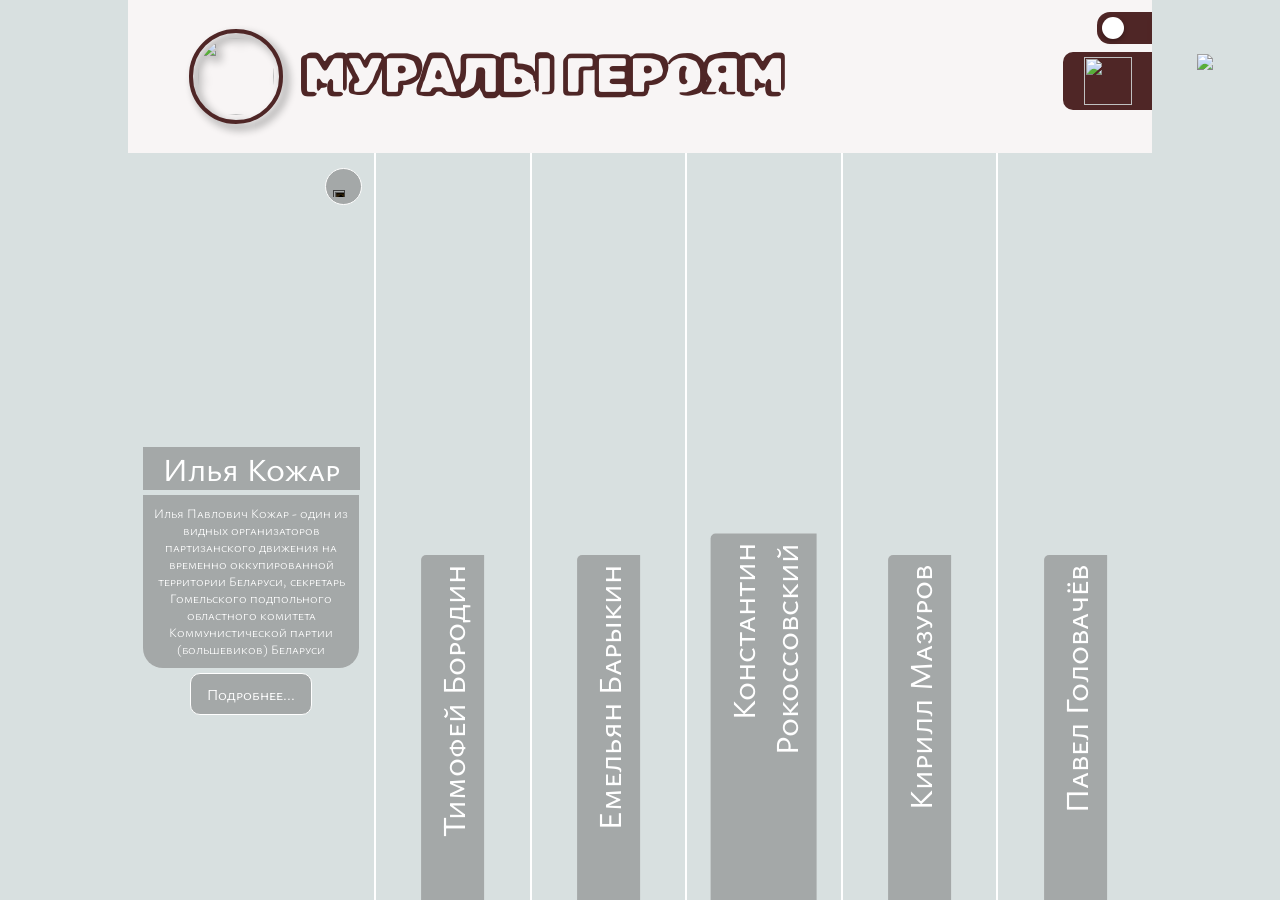
==== Heroes.html @ d7d0ed85 "Add files via upload" ====
<!DOCTYPE html>
<html lang="en">
<head>
    <meta charset="UTF-8">
    <meta name="viewport" content="width=device-width, initial-scale=1.0">
    <link rel="stylesheet" type="text/css" href="css/nav.css">
    <link rel="stylesheet" type="text/css" href="css/heroes_pc.css">
    <link rel="stylesheet" type="text/css" href="css/heroes_pc_style1.css">
    <link rel="icon" href="img/logo.svg" type="image/svg+xml">
    <link rel="stylesheet" type="text/css" href="css/black-white.css">
    <link rel="stylesheet" type="text/css" href="css/Index_white_theme.css">
    <title>МУРАЛЫ ГЕРОЯМ</title>
</head>
<body>
    <a class="back" href="index.html">
        <img src="img/back4.png" class="backimg">
    </a>
    <div class="blur">

    </div>
<div class="mwind">
    <div class="crossdate0">
        <img src="img/crossdate1.png" class="crossdate1">
    </div>
    <div class="image">

    </div>
    <div class="kozhar u">
<div class="underwind">
    <div class="text">
<h1>
    Илья Кожар
</h1>
<p>
    Родился 21 июля (3 августа) 1902 года в деревне Малое Гольцево ныне Толочинского района Витебской области Беларуси в крестьянской семье.
</p>
<p>
    Участник Великой Отечественной войны с июля 1941 года. Один из организаторов и руководителей коммунистического подполья и партизанского движения в Белорусской ССР, для этой цели Кожар был оставлен в немецком тылу при отходе советских войск. Подпольную деятельность начал в Ветке, где некогда работал секретарем райкома партии. Здесь им было принято решение назначить командиром партизанского отряда уполномоченного Министерства заготовок Николая Цуканова, а для подпольной партийной работы оставить в деревнях Шерстин и Воробьевке Петра Лосева и Ивана Гончарова. Для подпольной работы и для партизанских действий в тылу врага он подобрал мужественных и стойких людей. Было налажено военное обучение будущих партизан, подготовлены конспиративные квартиры, заложены базы в лесах. Пришлось немало потрудиться над разработкой техники конспиративной связи: паролей, отзывов, кличек, кодов, шифров. Все их нужно было запомнить, так как любая запись, даже зашифрованная, могла впоследствии оказать плохую услугу. Сам Илья Павлович твердо решил не покидать область и вести с врагом борьбу до победного конца. В прошлом сын бедняка, выведенный на широкую дорогу жизни советской властью, воспитанный Коммунистической партией, он не мог поступить иначе. В этом он видел свое гражданское призвание, свой долг.
</p>
<p>
    В августе 1941 года Илья Кожар был назначен секретарем Гомельского подпольного обкома КП(б)Б. С ноября 1942 года, когда возникла необходимость в создании штаба соединения, а в лесном массиве между деревнями Хатки Лоевского района и Омельковщина Хойникского сосредоточились шесть отрядов - Гомельский, Лоевский, Речицкий, Жлобинский, Буда-Кошелевский и Уваровичский, Кожар стал командиром Гомельского партизанского соединения.
</p>
<p>
    Чтобы теснее поддерживать связь с командованием партизанских отрядов, он перешел в Лоевский район, где действовал отряд "За Родину". Отряд начал свою боевую деятельность сразу, как только в район вступили оккупанты, совместно с партизанами отряда "Большевик" начали устраивать засады на шоссейных дорогах и уничтожать вражеские автомашины. В ноябре 1942 года партизаны отряда Кожара встретили группу советских воинов, которые приземлились на парашютах. Десантники оказали партизанам большую помощь в овладении минно-взрывным делом, поделились взрывчаткой. Радистка десантной группы установила связь отряда с Москвой.
</p>
<p>
    С весны 1943 года штаб соединения Кожара находился в Речицком районе. Сюда из Москвы доставлялось по воздуху оружие, боеприпасы и взрывчатка. В июле 1943 года, когда началась Курская битва, соединение Кожара получило директиву Центрального штаба партизанского движения о нанесении ударов по железнодорожным путям. Отряды вышли на отведенные им участки и только за одну ночь подорвали около 1000 рельсов, пустили под откос два вражеских эшелона, уничтожили свыше 150 гитлеровских солдат.
</p>
<p>
    Фашистское командование решило еще раз предпринять против партизан крупную карательную операцию. В район Речицы прибыли дивизия СС и два полка полевой жандармерии. Партизаны соединения Кожара заняли круговую оборону на опушке леса в районе деревни Узнож. 13 июня здесь завязался ожесточенный бой. Он закончился только в девять часов вечера после очередной бесплодной попытки гитлеровцев ворваться в расположение партизанского лагеря. На месте того боя у деревни Узнож теперь стоит памятник-обелиск.
</p>
<p>
    10 ноября 1943 года началась Гомельско-Речицкая наступательная операция войск Белорусского фронта под командованием Рокоссовского. Главный удар наносился на левом крыле фронта с плацдарма у Лоева. Командующий 65-й армией генерал Павел Иванович Батов писал в своих мемуарах: "Речица не входила в полосу наступления 65-й армии. Но здесь действовало партизанское соединение Ильи Кожара, которое вело активные военные действия в районе севернее Демехи и к тому времени очистило от немецко-фашистских войск значительную территорию в окрестностях Речицы. Создалась благоприятная обстановка для глубокого маневра и удара по городу с тыла, упустить такую возможность было бы непростительно. Партизаны надежно прикрыли левый и правый фланги нашей армии и дали ценную информацию о гарнизоне немцев в Речице".
</p>
<p>
    В ходе операции 65-я армия, взаимодействуя с 48-й, перерезала дорогу Гомель - Калинковичи, охватила с Запада район Речицы, а соединение Ильи Павловича Кожара перерезало дорогу Озерище - Горваль, преградив путь отхода немцам.
</p>
<p>
    Долгожданным днем, 18 ноября, Речица была освобождена, захвачены большие трофеи и много пленных. Батов отметил: "Главная роль в этой операции была отведена нами соединению Ильи Кожара". 20 ноября партизаны соединения Кожара решили провести парад в честь освобождения Речицы. Местом проведения выбрали окрестности деревни Узнож, где летом в жестоком бою были отражены атаки превосходящих сил эсэсовцев. Вот как вспоминал об этом параде много лет спустя один из его участников: "Был зимний, пасмурный день, моросил дождь. Но это не омрачило праздничного настроения бойцов и командиров. Вдоль опушки леса по бригадам выстроилось партизанское соединение. Группа командиров обходила строй. Ровно в одиннадцать часов утра на импровизированную трибуну из грузовиков поднялись в военных шинелях командующий 65-й армией генерал Батов, командующий соединениями генерал Кожар, начальник штаба полковник Барыкин". Этот первый партизанский парад в Беларуси был, можно сказать, репетицией грандиозного партизанского парада, который состоялся в Минске через несколько месяцев.
</p>
<p>
    Вскоре партизанское соединение Ильи Павловича Кожара было расформировано, 6 тыс. партизан влились в ряды 1-го Белорусского фронта. Постановлением Совета Народных Комиссаров СССР от 16 сентября 1943 года № 1000 - одному из десяти командиров партизанских формирований Белорусской ССР - Илье Павловичу Кожару присвоено воинское звание "генерал-майор".
</p>
<p>
    Указом Президиума Верховного Совета СССР от 1 января 1944 года за образцовое выполнение правительственных заданий в борьбе против немецко-фашистских захватчиков и проявленные при этом отвагу и геройство и за особые заслуги в развитии партизанского движения в Беларуси генерал-майору Кожару Илье Павловичу присвоено звание Героя Советского Союза с вручением ордена Ленина и медали "Золотая Звезда".
</p>
<div class="medals">
    <a class="medal" href="documents/KOZHAR/AUTOBIOGRAPHY.jpg" target="_blank">
        <img src="documents/KOZHAR/AUTOBIOGRAPHY.jpg" class="med" style="object-fit: cover;">
    </a>
    <a class="medal" href="documents/KOZHAR/PHOTO1.jpg" target="_blank">
        <img src="documents/KOZHAR/PHOTO1.jpg" class="med">        
    </a>
    <a class="medal" href="documents/KOZHAR/UDOSTOV.jpg" target="_blank">
        <img src="documents/KOZHAR/UDOSTOV.jpg" class="med">
    </a>
    <a class="medal" href="documents/KOZHAR/CHARACT.jpg" target="_blank">
        <img src="documents/KOZHAR/CHARACT.jpg" class="med">
    </a>
    <a class="medal" href="documents/KOZHAR/OBLOZHKA.jpg" target="_blank">
        <img src="documents/KOZHAR/OBLOZHKA.jpg" class="med">
    </a>
    <a class="medal" href="documents/KOZHAR/LISTOK1.jpg" target="_blank">
        <img src="documents/KOZHAR/LISTOK1.jpg" class="med">
    </a>
    <a class="medal" href="documents/KOZHAR/LISTOK2.jpg" target="_blank">
        <img src="documents/KOZHAR/LISTOK2.jpg" class="med">
    </a>
    <a class="medal" href="documents/KOZHAR/LISTOK3.jpg" target="_blank">
        <img src="documents/KOZHAR/LISTOK3.jpg" class="med">
    </a>
    <a class="medal" href="documents/KOZHAR/LISTOK4.jpg" target="_blank">
        <img src="documents/KOZHAR/LISTOK4.jpg" class="med">
    </a>
    <a class="medal" href="documents/KOZHAR/VIPISKA15.jpg" target="_blank">
        <img src="documents/KOZHAR/VIPISKA15.jpg" class="med">
    </a>
    <a class="medal" href="documents/KOZHAR/VIPISKA18.jpg" target="_blank">
        <img src="documents/KOZHAR/VIPISKA18.jpg" class="med">
    </a>
    <a class="medal" href="documents/KOZHAR/VIPISKA25.jpg" target="_blank">
        <img src="documents/KOZHAR/VIPISKA25.jpg" class="med">
    </a>
    <a class="medal" href="https://gomeljust.gov.by/wp-content/uploads/2022/08/12_1659417650-scaled.jpg" target="_blank">
        <img src="documents/KOZHAR/VIPISKA31.jpg" class="med">
    </a>
    <a class="medal" href="documents/KOZHAR/GROUP.jpg" target="_blank">
        <img src="documents/KOZHAR/GROUP.jpg" class="med">
    </a>
</div>
    </div>
</div>
    </div>
    <div class="borodyn u">
<div class="underwind">
    <div class="text">
        <h1>
            Тимофей Бородин
        </h1>
        <p>
            Родился 1 (14) августа 1917 года в городе Гомель (Белоруссия) в семье рабочего. Белорус. Окончил 10 классов средней школы, в 1941 году – Московский полиграфический институт. В 1936-1941 годах работал инженером фабрики «Полеспечать» в Гомеле. Член ВКП(б) с 1941 года.
        </p>
        <p>
            Накануне войны вместе с другими молодыми гомельчанами Т.С.Бородин был послан в Брест на строительство оборонительных сооружений на границе. Там и застала его война. Возвратившись в Гомель, он обратился в партийные органы с просьбой направить его на подпольную работу. Просьба была удовлетворена, и Т.С.Бородин остался в тылу врага с задачей организации диверсионной и подпольной работы в Гомеле. 
        </p>
        <p>
            Перед захватом гитлеровцами Гомеля Т.С.Бородин побывал в партизанском отряде, где получил необходимые указания от секретаря горкома партии Е. И. Барыкина. Вернулся он в город в конце августа 1941 года. Подпольщики энергично взялись за работу. Они налаживали связи с другими подпольными группами, устанавливали явки, выявляли надёжных людей и вовлекали их в подпольную деятельность. Таким образом, Т.С.Бородин и его товарищи образовали своего рода городской подпольный центр, который доводил установки и задания горкома партии до подпольных групп и руководил ими. 
        </p>
        <p>
            Одной из первых боевых операций группы подпольщиков была попытка взорвать элеватор. Осуществить её должны были Т.С.Бородин и его сестра. Однако при выходе из дома Т.С.Бородин был арестован. Его сестре, у которой находилась взрывчатка, удалось скрыться. От Т.С.Бородина потребовали в трёхдневный срок представить подписанное 18 местными жителями поручительство о том, что он не связан с подпольщиками и лояльно относится к оккупантам. 
        </p>
        <p>
            В патриотах, готовых пойти на смертельный риск ради спасения руководителя подпольщиков, недостатка не было. Необходимое количество подписей было собрано, Т.С.Бородина отпустили. Но гитлеровцы не были полностью уверены в его благонадёжности. Чтобы Т.С.Бородин постоянно был у них «на глазах», оккупанты предложили ему работу по специальности – он стал инженером в типографии. 
        </p>
        <p>
            В сентябре 1941 года Т.С.Бородину снова удалось побывать в партизанском отряде. В беседе с секретарём горкома партии Е. И. Барыкиным было решено, что Т.С.Бородин возвратится в Гомель и использует типографию для нужд подпольной работы. Присмотревшись к рабочим типографии, Т.С.Бородин наиболее надёжных из них включил в ночные смены. 
        </p>
        <p>
            Вскоре в ночное время, когда бдительность гитлеровцев снижалась, в типографии вместе с приказами и распоряжениями фашистских властей стали печататься листовки. Члены подпольной группы распространяли их по городу. Иногда они наклеивали листовки на приказы и распоряжения оккупантов и население «легально» читало призывы подпольщиков. Там же, в типографии, Т.С.Бородин сделал три печати оккупационных учреждений, что дало возможность наладить изготовление паспортов, дневных и ночных пропусков для подпольщиков и военнопленных, бежавших из лагерей. 
        </p>
        <p>
            Т.С.Бородин и его товарищи продолжали расширять связи с подпольщиками. Они установили тесный контакт с подпольной группой, действовавшей на Гомельском паровозовагоноремонтном заводе, передавали им установки областного и городского подпольных комитетов партии, помогали им советом и делом. 
        </p>
        <p>
            Вскоре группа Т.С.Бородина установила связи с рабочими электростанции, деревообделочного комбината и других предприятий. Одновременно подпольщики усиливали удары по оккупантам. Неудача первого боевого выступления не обескуражила их. В конце ноября 1941 года Т.С.Бородин и его товарищи взорвали мастерскую по ремонту танков. Операция прошла удачно. Утром гитлеровцы произвели обыск в квартире Т.С.Бородина, а его самого обыскали на работе. Никаких улик обнаружено не было. 
        </p>
        <p>
            Вскоре последовала операция по уничтожению склада горючего, находившегося на окраине Новобелицы. В ней участвовали Бородин и три партизана отряда «Большевик». Возникший в результате взрыва пожар ярко осветил все окрестности и произвёл огромное впечатление на население: подпольщики действуют, бьют оккупантов! Гитлеровцы снова обыскали Т.С.Бородина и квартиру его семьи. И на этот раз улик не было. 
        </p>
        <p>
            Взрыв склада, где находились десятки тонн горючего, был весьма чувствительным ударом для гитлеровцев. Они выпустили специальное обращение к населению, в котором обещали большую награду тем, кто поможет выявить диверсантов. Усилилось наблюдение за квартирой Бородиных. Рядом с ней поселились немецкий переводчик и полицейский. 
        </p>
        <p>
            Осенью 1941 года подпольщики произвели исключительную по своей дерзости операцию. Они взорвали ресторан, находившийся на Советской улице. Посещали ресторан только офицеры и крупные чины оккупационной администрации. В момент взрыва в ресторане было многолюдно, так как ожидался доклад гитлеровского генерала о «взятии Москвы». Рухнувшее здание похоронило под своими обломками десятки фашистских офицеров, в том числе и генерала. 
        </p>
        <p>
            Весной 1942 года группа Т.С.Бородина начала подготовку к выводу из строя городской электростанции. Активное участие в этом принимали работники электростанции. Но в это время над группой уже нависла смертельная опасность. 9 мая 1942 года Т.С.Бородин был схвачен гестапо и 20 июня 1942 года расстрелян. 
        </p>
        <p>
            Указом Президиума Верховного Совета СССР от 8 мая 1965 года за особые заслуги, мужество и героизм, проявленные в борьбе против немецко-фашистских захватчиков Бородину Тимофею Степановичу присвоено звание Героя Советского Союза (посмертно). 
        </p>
        <p>
            Награждён орденом Ленина (8.05.1965; посмертно).
        </p>
        <div class="medals">
            <a class="medal" href="documents/BORODYN/AUTOBIOGRAPHY.jpg" target="_blank">
                <img src="documents/BORODYN/AUTOBIOGRAPHY.jpg" class="med">
            </a>
            <a class="medal" href="documents/BORODYN/CHARACT.jpg" target="_blank">
                <img src="documents/BORODYN/CHARACT.jpg" class="med">
            </a>
            <a class="medal" href="documents/BORODYN/SVIDETELSTVO.jpg" target="_blank">
                <img src="documents/BORODYN/SVIDETELSTVO.jpg" class="med">
            </a>
            <a class="medal" href="documents/BORODYN/ZAYAVLENIYE.jpg" target="_blank">
                <img src="documents/BORODYN/ZAYAVLENIYE.jpg" class="med">
            </a>
            <a class="medal" href="documents/BORODYN/OTCHISLENIYE.jpg" target="_blank">
                <img src="documents/BORODYN/OTCHISLENIYE.jpg" class="med">
            </a>
            <a class="medal" href="documents/BORODYN/LASTLETTER.jpg" target="_blank">
                <img src="documents/BORODYN/LASTLETTER.jpg" class="med">
            </a>
            </div>
    </div>
</div>       
    </div>
    <div class="barikyn u">
        <div class="underwind">
            <div class="text">
            <h1>
                Емельян Барыкин
            </h1>
            <p>
                Родился 20 июля (2 августа) 1902 года в деревне Тростная ныне Комаричского района Брянской области в семье крестьянина. Русский. Окончил начальную школу. 
            </p>
            <p>
                С 1915 года работал чернорабочим, конторщиком службы движения паровозного депо на станции Брянск.  В 1922 году окончил курсы помощника начальника станции в городе Курске. С 1922 года - помощник начальника службы движения станции Брянск. 
            </p>
            <p>
                С 1925 года - в Красной Армии, служил комиссаром железнодорожного полка в городе Гомеле. Член ВКП(б) с 1928 года. В 1928 году уволен в запас, вновь работал на станции Брянск главным кондуктором службы движения. С 1930 года - уполномоченный по коллективизации в Трубчевском районе Орловской области. С 1931 года - помощник начальника станции Унеча Белорусской железной дороги. В 1931 году окончил курсы ПВО в Ленинграде, с 1931 года - начальник штаба противовоздушной обороны станции Унеча. С 1935 года – секретарь политотдела станции Унеча, с 1935 года - вновь начальник штаба ПВО, с 1936 года - опять секретарь политотдела станции Унеча. С 1937 года - инструктор политотдела Гомельского отделения Белорусской железной дороги. 
            </p>
            <p>
                В 1939 году окончил совпартшколу. С 1939 года - секретарь партбюро отделения Белорусской железной дороги в Гомеле. С 1940 - первый секретарь Железнодорожного райкома партии города Гомеля. С марта 1941 года – третий секретарь Гомельского горкома партии, с июля 1941 - второй секретарь горкома. 
            </p>
            <p>
                Участник Великой Отечественной войны с июля 1941 года. В августе 1941 года Барыкин участвовал в организации обороны Гомеля, был одним из создателей Гомельского полка народного ополчения. Одновременно создавал подполье в городе: намечал явочные квартиры, продумывал систему связи, определял места закладки материальных баз, заботился об оснащении диверсионных групп толом, минами, взрывателями, оружием.
            </p>
            <p>
                После занятия оккупантами Гомеля Барыкин оставлен для руководства партизанской борьбой, ушёл в Новобелицкий лес, где в сентябре 1941 года стал комиссаром партизанского отряда «Большевик». Одновременно являлся членом Гомельского подпольного обкома партии, секретарём Гомельского подпольного горкома КП(б)Б. 
            </p>
            <p>
                С августа 1941 года по лето 1942 года партизаны разгромили несколько вражеских гарнизонов, подорвали мост через реку Вить, устроили 25 засад на шоссейных дорогах, уничтожив десятки автомашин и обозов.
            </p>
            <p>
                Первый выход на железную дорогу Гомель – Жлобин Барыкин возглавил сам. Заложили «удочку» - мину натяжного действия. Эшелон с гитлеровцами полетел под откос. После первого эшелона диверсионные группы стали выходить на «железку» регулярно. Созданная комсомольско-молодёжная диверсионная группа, выросшая позднее в диверсионный отряд, пустила под откос 58 вражеских эшелонов, подорвала 87 автомашин, танков и броневиков, уничтожила много солдат и офицеров противника.
            </p>
            <p>
                6-7 августа 1942 года Барыкин возглавил налёт на гитлеровское «осиное гнездо» - гарнизон в деревне Борщёвка. В ходе боя было уничтожено до 150 оккупантов, захвачены большие трофеи. 
            </p>
            <p>
                В ноябре 1942 года блокированные крупными силами вражеских войск отряды «Большевик», «За Родину» и имени Ворошилова вынуждены были оставить свои базы и укрыться в Октябрьском районе, где была обширная партизанская зона. Тогда же, в ноябре 1942 года, Е.И. барыкин назначен начальником штаба южной группы партизанских отрядов Гомельской области.
            </p>
            <p>
                6 февраля 1943 года на расширенном совещании, проходившем в Полесском лесу, было решено партизанские отряды преобразовать в бригады и объединить в партизанские соединения. Барыкин назначен начальником штаба Гомельского партизанского соединения.
            </p>
            <p>
                Партизанская война разгорелась с новой силой. Только в апреле 1943 года было сброшено под откос 8 поездов. Был уничтожен Салтановский военный завод. Летом и осенью 1943 года Гомельское партизанское соединение активно участвовало в «рельсовой войне». 
            </p>
            <p>
                Фронт тем временем приближался. 17 ноября 1943 года Барыкин возглавил одну из партизанских бригад при захвате переправы через реку Березину у деревни Горваль. Гитлеровцы построили паром, навели переправу для отступающих войск. В результате молниеносного штурма нескольких бригад в Горвале партизаны захватили не только паром и переправу, но и технику, собиравшуюся переправиться на западный берег. Гитлеровцы кинули большие силы для того, чтобы вернуть переправу, но партизаны под руководством Барыкина создали крепкую оборону и 3 дня удерживали её. 20 ноября 1943 года по сохранённой партизанами Горвальской переправе на западный берег переправились уже наши советские войска. 
            </p>
            <p>
                Указом Президиума Верховного Совета СССР от 1 января 1944 года за образцовое выполнение заданий командования в борьбе против немецко-фашистских захватчиков в тылу противника и проявленные при этом отвагу и геройство полковнику Барыкину Емельяну Игнатьевичу присвоено звание Героя Советского Союза с вручением ордена Ленина и медали «Золотая Звезда».
            </p>
            <p>
                Награждён орденами Ленина (1.01.1944), Красного Знамени (1943), Трудового Красного Знамени (1949), медалями "Партизану Отечественной войны" 1-й и 2-й степеней, другими медалями, знаком "Почетный железнодорожник".
            </p>
            <div class="medals">
                <a class="medal" href="documents/BARYKYN/PHOTO1.jpg" target="_blank">
                    <img src="documents/BARYKYN/PHOTO1.jpg" class="med">
                </a>
                <a class="medal" href="documents/BARYKYN/PHOTO2.jpg" target="_blank">
                    <img src="documents/BARYKYN/PHOTO2.jpg" class="med">
                </a>
                <a class="medal" href="documents/BARYKYN/PHOTO3.jpg" target="_blank">
                    <img src="documents/BARYKYN/PHOTO3.jpg" class="med">
                </a>
                <a class="medal" href="documents/BARYKYN/PHOTO4.jpg" target="_blank">
                    <img src="documents/BARYKYN/PHOTO4.jpg" class="med">
                </a>
                <a class="medal" href="documents/BARYKYN/PHOTO5.jpg" target="_blank">
                    <img src="documents/BARYKYN/PHOTO5.jpg" class="med">
                </a>
                <a class="medal" href="documents/BARYKYN/PHOTO6.jpg" target="_blank">
                    <img src="documents/BARYKYN/PHOTO6.jpg" class="med">
                </a>
                <a class="medal" href="documents/BARYKYN/AUTOBIOGRAPHY.jpg" target="_blank">
                    <img src="documents/BARYKYN/AUTOBIOGRAPHY.jpg" class="med">
                </a>
                <a class="medal" href="documents/BARYKYN/AUTOBIOGRAPHY2.jpg" target="_blank">
                    <img src="documents/BARYKYN/AUTOBIOGRAPHY2.jpg" class="med">
                </a>
                <a class="medal" href="documents/BARYKYN/AUTOBIOGRAPHY3.jpg" target="_blank">
                    <img src="documents/BARYKYN/AUTOBIOGRAPHY3.jpg" class="med">
                </a>
                <a class="medal" href="documents/BARYKYN/AUTOBIOGRAPHY4.jpg" target="_blank">
                    <img src="documents/BARYKYN/AUTOBIOGRAPHY4.jpg" class="med">
                </a>
                <a class="medal" href="documents/BARYKYN/CHARACT.jpg" target="_blank">
                    <img src="documents/BARYKYN/CHARACT.jpg" class="med">
                </a>
                <a class="medal" href="documents/BARYKYN/OBLOZHKA.jpg" target="_blank">
                    <img src="documents/BARYKYN/OBLOZHKA.jpg" class="med">
                </a>
                <a class="medal" href="https://gomeljust.gov.by/wp-content/uploads/2022/08/2-scaled.jpg" target="_blank">
                    <img src="documents/BARYKYN/LISTOK1.jpg" class="med">
                </a>
                <a class="medal" href="https://gomeljust.gov.by/wp-content/uploads/2022/08/3.jpg" target="_blank">
                    <img src="documents/BARYKYN/LISTOK2.jpg" class="med">
                </a>
                <a class="medal" href="https://gomeljust.gov.by/wp-content/uploads/2022/08/4-scaled.jpg" target="_blank">
                    <img src="documents/BARYKYN/LISTOK3.jpg" class="med">
                </a>
                <a class="medal" href="https://gomeljust.gov.by/wp-content/uploads/2022/08/5.jpg" target="_blank">
                    <img src="documents/BARYKYN/LISTOK4.jpg" class="med">
                </a>
                <a class="medal" href="https://gomeljust.gov.by/wp-content/uploads/2022/08/13-scaled.jpg" target="_blank">
                    <img src="documents/BARYKYN/SPRAVKA.jpg" class="med">
                </a>
                <a class="medal" href="https://gomeljust.gov.by/wp-content/uploads/2022/08/20.jpg" target="_blank">
                    <img src="documents/BARYKYN/POSTANOVL.jpg" class="med">
                </a>
                <a class="medal" href="https://gomeljust.gov.by/wp-content/uploads/2022/08/10-scaled.jpg" target="_blank">
                    <img src="documents/BARYKYN/VIPISKA10.jpg" class="med">
                </a>
                <a class="medal" href="https://gomeljust.gov.by/wp-content/uploads/2022/08/12-scaled.jpg" target="_blank">
                    <img src="documents/BARYKYN/VIPISKA26.jpg" class="med">
                </a>
            </div>
        </div>  
        </div>             
    </div>
    <div class="rokoss u">
       <div class="underwind">
          <div class="text">
            <h1>
                Константин Рокоссовский
            </h1>
            <p>
                Родился 21 декабря (9 декабря по старому стилю) 1896 года в городе Великие Луки Псковской губернии (ныне Псковская область).
            </p>
            <p>
                Нападение гитлеровской Германии на Советский Союз 22 июня 1941 года генерал Константин Рокоссовский встретил во главе 9-го Механизированного корпуса, с которым позже участвовал в крупном танковом сражении в районе города Броды на Западной Украине. 9-й Механизированный корпус генерала Константина Рокоссовского и 19-й Механизированный корпус генерала Николая Фекленко, входившие в состав 5-й армии Юго-Западного фронта, нанесли согласованный удар в направлении города Дубно по наступающей на восток немецкой 1-й танковой группе генерал-фельдмаршала Эвальда фон Клейста.
            </p>
            <p>
                В июле 1941 года Константину Рокоссовскому было поручено наладить оборону в районе Смоленска. Ему выделили группу офицеров, радиостанцию и два автомобиля, а войска он должен был собрать сам, останавливая хаотично отступающие и выходящие из окружения подразделения. С этой задачей Рокоссовский справился блестяще. Соединение, собранное им, в течение некоторого времени так и называлось — «группа генерала Рокоссовского», пока ему не было присвоено наименование 16-я армия. Сам Рокоссовский за умелые действия был произведён в генерал-лейтенанты.
            </p>
            <p>
                С 11 июля 1941 года генерал Константин Рокоссовский командовал 16-й армией РККА на Западном фронте, прикрывавшей Московское направление. В конце ноября 1941 года гитлеровцы, после взятия городов Клина и Солнечногорска, получили возможность нанести удар по Москве с севера. Командованию фронта и Ставке Верховного Главнокомандования пришлось принимать срочные меры для ликвидации нависшей над столицей опасности. На рубеж южнее Солнечногорска, Истринского водохранилища и реки Истры были отведены войска 16-й армии генерала Рокоссовского, который перед этим успешно действовал в оборонительном Смоленском сражении.
            </p>
            <p>
                Отходившие под давлением немецкой танковой группы советские части на левом фланге 30-й армии образовали разрыв с позициями армии генерала Рокоссовского, через который германские войска начали наступать к каналу Волга—Москва, захватив в ночь на 28 ноября 1941 года мост через канал у Яхромы. 4-я немецкая танковая армия усилила натиск на советскую 16-ю армию и потеснила её главные силы, заняв поселок Красная Поляна. Ожесточенные бои развернулись в районе современного московского аэропорта Шереметьево, у станции Крюково и у Дедовска.
            </p>
            <p>
                На Волоколамском направлении германскому танковому удару генерал Константин Рокоссовский противопоставил глубоко эшелонированную противотанковую оборону, высокую активность и маневренность своих армейских сил. Хотя бои шли уже всего в 23 километрах от Москвы, однако, немецким войскам дальше прорваться так и не удалось. Под началом генерала Рокоссовского дрались курсанты военных училищ, бойцы дивизии Панфилова, конники Доватора. В битве за Москву засиял на весь мир талант двух советских военных гениев - Константина Рокоссовского и Георгия Жукова, которые отныне всё время шли рядом, хотя их личные отношения были очень непростыми. В 1957 году, когда маршал Жуков попал в опалу, маршал Рокоссовский оказался среди тех представителей советского высшего генералитета, кто выступил против него.
            </p>
            <p>
                Армия генерала Рокоссовского отличилась и во время зимнего контрнаступления Красной Армии под Москвой. В течение пяти суток шли кровопролитные бои на рубеже Истринского водохранилища и реки Истры, где немцы, взорвав плотину и сосредоточив два своих корпуса, пытались окончательно остановить продвижение наступавшей советской 16-й армии. Немецкие части начали отступать лишь после осуществления Рокоссовским обходного маневра и создания для них угрозы окружения. Они поспешно отступили на линию рек Лама и Руза. Трое суток потребовалось частям генерала Рокоссовского на то, чтобы разгромить противника в районах поселков Красная Поляна и Крюково.
            </p>
            <p>
                В марте 1942 года генерал Константин Рокоссовский был снова тяжело ранен. На восстановление ушло два месяца, и уже в мае 1942 года он вернулся в строй. При участии Рокоссовского была разработана операция «Уран» по окружению и разгрому 6-й немецкой армии генерал-фельдмаршала Фридриха Паулюса под Сталинградом. Именно войска Рокоссовского во исполнение этого плана громили взятых в кольцо гитлеровцев, и именно ему сдался немецкий фельдмаршал Фридрих Паулюс.
            </p>
            <p>
                В июле 1942 года генерал-лейтенант Константин Рокоссовский был назначен командующим Брянским фронтом, который прикрывал Тульское и Воронежское направления. С сентября этого же года он возглавил Донской фронт. Контрудары этих двух фронтов оказали значительное влияние на оборонительные действия советских войск под Воронежем и Сталинградом, оттянув на себя немало вражеских сил.
            </p>
            <p>
                В битве под Сталинградом оборонявшиеся севернее войска Донского фронта под командованием генерал-полковника Константина Рокоссовского во время контрнаступления совместно с войсками Юго-Западного и Сталинградского фронтов прорвали оборону противника и окружили в междуречье Дона и Волги германскую группировку общей численностью более 330 тысяч человек. После этого была проведена операция под кодовым названием «Кольцо» по уничтожению окруженной вражеской группировки. За операцию под Сталинградом Константин Рокоссовский получил звание генерал-полковника, а Верховный Главнокомандующий Иосиф Сталин начал называть его по имени-отчеству. Подобного обращения, кроме Рокоссовского, удостаивался только начальник Генерального штаба маршал Борис Михайлович Шапошников.
            </p>
            <p>
                В феврале 1943 года генерал Константин Рокоссовский был назначен командующим Центральным фронтом, образованным на базе Донского фронта. Вместе с Воронежским фронтом он сыграл одну из главных ролей в крупнейшем сражении Великой Отечественной войны — Курской битве, когда план гитлеровского командования под кодовым названием «Цитадель», целью которого Гитлер ставил добиться стратегического перелома в ходе войны с Советским Союзом, потерпел полный крах.
            </p>
            <p>
                Наступление немцами намечалось провести в районе Курского выступа, где оборонялись Центральный фронт генерала армии Рокоссовского и Воронежский фронт генерала армии Николая Ватутина. Правое крыло немецкой группы армий «Центр» генерал-фельдмаршала Ганса Гюнтера фон Клюге нависало с севера над войсками генерала Контантина Рокоссовского. Немецкое командование решило двумя мощными сходящимися ударами в направлении города Курска окружить и уничтожить находившиеся здесь советские войска и в случае успешного наступления на северо-восток вновь создать угрозу Москве.
            </p>
            <p>
                15 апреля 1943 года германский фюрер, рейхсканцлер и главнокомандующий Адольф Гитлер издал Приказ № 6, в котором говорилось: «Я решил, как только позволят условия погоды, провести операцию «Цитадель» — первое наступление в этом году. Этому наступлению придается решающее значение... Победа под Курском должна явиться факелом для всего мира».
            </p>
            <p>
                Перед началом Курской битвы Центральный фронт включал в себя пять армий, одну воздушную армию, одну танковую армию и два танковых корпуса. Всего свыше 738 тысяч человек, около 10,9 тысячи орудий и минометов, до 1,8 тысячи танков и самоходных артиллерийских установок, около 1,1 тысячи самолетов. Фронт оборонял 306 километров Курского выступа. По плану Ставки, который носил кодовое название «Кутузов», правому крылу фронта Рокоссовского предстояло участвовать в разгроме Орловской группировки противника.
            </p>
            <p>
                Готовясь к отражению танкового наступления немцев, войска Центрального фронта создали мощную систему полевых оборонительных укреплений, которую враг так и не сумел прорвать. Курская битва началась утром 5 июля 1943 года после упреждающей артиллерийской контрподготовки советских войск. Это задержало наступление вражеских войск на 2,5—3 часа и ослабило силу их удара. Фронт Рокоссовского был атакован тремя танковыми клиньями в направлении на Ольховатку, Малоархангельск и Гнилец.
            </p>
            <p>
                Против оборонявшихся войск генерала Рокоссовского на Орловско-Курском направлении немцами было брошено до 500 танков. В течение 7 суток шли беспрерывные, изматывающие оборонительные бои. В полосе обороны Центрального фронта к 11 июля 1943 года противник смог вклиниться только на 8—12 километров. Командующий фронтом, чтобы сдержать неприятельский натиск, нанес танковый контрудар, который основной цели не достиг, но стоил потери более 130 танков.
            </p>
            <p>
                Попытки гитлеровцев 6 - 9 июля 1943 года прорваться к Курску через Поныри успеха не имели. В разыгравшемся здесь встречном танковом сражении они понесли огромные потери в бронетанковой технике. 11-го июля 1943 года германские войска, атаковавшие армии Центрального фронта, вынужденно перешли к обороне, потеряв в ходе Курской битвы около 42 тысяч человек и до 500 танков, в том числе «тигров» и «пантер».
            </p>
            <p>
                После того как наступательный порыв немецко-фашистских войск иссяк, советские фронты сами перешли в наступление. Уже 15 июля 1943 года войска армии генерала Рокоссовского с двух направлений нанесли удар на город Кромы, положив начало Орловской наступательной операции. 5 августа 1943 года советские войска освободили город Орел. Преследуя отступавшего врага, они в середине августа вышли к оборонительному рубежу «Хаген», заранее подготовленному противником на подступах к городу Брянску. В ходе Орловской операции было разгромлено 15 вражеских дивизий, и фронт отодвинулся на запад до 150 километров.
            </p>
            <p>
                За блестящие победы, одержанные в годы Великой Отечественной войны, маршал Советского Союза Константин Рокоссовский был дважды удостоен звания Героя Советского Союза и награжден высшим советским военным Орденом «Победа». Маршал Рокоссовский был удостоен еще одной высокой чести - 24 июня 1945 года он по решению Иосифа Сталина командовал Парадом Победы в Москве.
            </p>
            <div class="medals">
                <a class="medal" href="documents/ROKOSS/PHOTO1.jpg" target="_blank">
                    <img src="documents/ROKOSS/PHOTO1.jpg" class="med">
                </a>
                <a class="medal" href="documents/ROKOSS/PHOTO2.jpg" target="_blank">
                    <img src="documents/ROKOSS/PHOTO2.jpg" class="med">  
                </a>
                <a class="medal" href="documents/ROKOSS/PHOTO3.jpg" target="_blank">
                    <img src="documents/ROKOSS/PHOTO3.jpg" class="med">
                </a>
                <a class="medal" href="documents/ROKOSS/PHOTO4.jpg" target="_blank">
                    <img src="documents/ROKOSS/PHOTO4.jpg" class="med">
                </a>
                <a class="medal" href="documents/ROKOSS/PHOTO5.jpg" target="_blank">
                    <img src="documents/ROKOSS/PHOTO5.jpg" class="med">
                </a>
                <a class="medal" href="documents/ROKOSS/FAMILY.jpg" target="_blank">
                    <img src="documents/ROKOSS/FAMILY.jpg" class="med">
                </a>
                <a class="medal" href="documents/ROKOSS/ULTIMATUMRU.jpg" target="_blank">
                    <img src="documents/ROKOSS/ULTIMATUMRU.jpg" class="med">
                </a>
                <a class="medal" href="documents/ROKOSS/ULTIMATUMGER.jpg" target="_blank">
                    <img src="documents/ROKOSS/ULTIMATUMGER.jpg" class="med">
                </a>
                <a class="medal" href="documents/ROKOSS/TELEGRAMMA.jpg" target="_blank">
                    <img src="documents/ROKOSS/TELEGRAMMA.jpg" class="med">
                </a>
                <a class="medal" href="documents/ROKOSS/LISTOVKA.jpg" target="_blank">
                    <img src="documents/ROKOSS/LISTOVKA.jpg" class="med">
                </a>
            </div>
          </div>
          <!-- https://ava.md/ru/stati/history/polkovodec-velikoy-pobedy-rokossovskiy/?ysclid=lnah9cymgs269608256 -->
       </div>     
    </div>
    <div class="mazurov u">
      <div class="underwind">
        <div class="text">
            <h1>
                Кирилл Мазуров
            </h1>
            <p>
                Родился 23 марта [5 апреля] 1914 года в деревне Рудня-Пребытковская ныне Гомельского района в крестьянской семье.
            </p>
            <p>    
                С первых дней Великой Отечественной войны политрук Мазуров К.Т. в действующей армии. Он был политруком роты, командиром стрелкового батальона, инструктором разведывательного отдела 21-й армии, был ранен в одном из боёв. С декабря 1941 года - слушатель высших офицерских курсов «Выстрел», по окончании которых был назначен комиссаром факультета этих курсов.
            </p>
            <p> 
                В сентябре 1942 года подполковник Мазуров К.Т. направлен в тыл немецко-фашистских войск в Белоруссию в качестве представителя Центрального штаба партизанского движения, где до конца 1943 года работал в партизанских соединениях. Секретарь подпольного ЦК ЛКСМ Беларуси К.Т. Мазуров принимал самое активное участие в организации комсомольского подполья и партизанского движения. 
            </p>
            <p>
                В 1943-1947 годах – второй, а затем с июня 1946 года – первый секретарь ЦК ЛКСМ Белоруссии. В последующие годы (1947-1948) работал в аппарате ЦК КП(б) Белоруссии. В 1948-1950 годах – второй и первый секретарь Минского городского комитета КП(б) Белоруссии, а в 1950-1953 годах – первый секретарь Минского областного комитета КП Беларуси.
            </p>
            <div class="medals">
                <a class="medal" href="documents/MAZUROV/PHOTO1.jpg" target="_blank">
                    <img src="documents/MAZUROV/PHOTO1.jpg" class="med">
                </a>
                <a class="medal" href="documents/MAZUROV/PHOTO2.jpg" target="_blank">
                    <img src="documents/MAZUROV/PHOTO2.jpg" class="med">
                </a>
                <a class="medal" href="documents/MAZUROV/PHOTO3.jpg" target="_blank">
                    <img src="documents/MAZUROV/PHOTO3.jpg" class="med">
                </a>
                <a class="medal" href="documents/MAZUROV/CHARACT.jpg" target="_blank">
                    <img src="documents/MAZUROV/CHARACT.jpg" class="med">
                </a>
                <a class="medal" href="documents/MAZUROV/CHARACT2.jpg" target="_blank">
                    <img src="documents/MAZUROV/CHARACT2.jpg" class="med">
                </a>
                <a class="medal" href="documents/MAZUROV/UDOSTOV1.jpg" target="_blank">
                    <img src="documents/MAZUROV/UDOSTOV1.jpg" class="med">
                </a>
                <a class="medal" href="documents/MAZUROV/LISTOK1.jpg" target="_blank">
                    <img src="documents/MAZUROV/LISTOK1.jpg" class="med">
                </a>
                <!-- <a class="medal">
                    <img src="documents/MAZUROV/LISTOK2.jpg" class="med">
                </a>
                <a class="medal">
                    <img src="documents/MAZUROV/LISTOK3.jpg" class="med">
                </a>
                <a class="medal">
                    <img src="documents/MAZUROV/LISTOK4.jpg" class="med">
                </a> -->
            </div>
        </div>
        <!-- https://warheroes.ru/hero/hero.asp?Hero_id=10006&ysclid=lnai0e1swv561212718 -->
      </div>      
    </div>
    <div class="golov u">
      <div class="underwind">
         <div class="text">
            <h1>
                Павел Головачёв
            </h1>
            <p>
                Головачев Павел Яковлевич родился 15 декабря 1917 года в крестьянской семье. Он появился на свет в селе Кошелево в Гомельской области. По национальности белорус.
            </p>
            <p>
                В 1936 году окончил школу ФЗУ и приобрел профессию токаря. Сегодня это ПТУ № 56 города Гомеля. После учебы работал на лесокомбинате в качестве фрезеровщика. Увлекался футболом и играл в команде, демонстрируя хорошие результаты. На работе имел репутацию квалифицированного специалиста.
            </p>
            <p>
                В 1940 году Головачев окончил Одесскую военную школу летчиков в звании младшего лейтенанта. Он был направлен туда двумя годами ранее. После учебы Павел Яковлевич был распределен в Крым. Именно здесь, в 168-м полку, он проходил службу, когда началась война. Участие в боевых действиях летчик Головачев начал под населенным пунктом Яссы. Он штурмовал фашистские войска на истребителе И-16. 
            </p>
            <p>
                Первые боевые полеты не были удачными для Павла Яковлевича. Он не смог сбить ни один вражеский самолет и сам едва не погиб. Его выручил товарищ, который поразил врага с первого выстрела. Майор Ярославцев после боя указал ему на отсутствие выдержки, которое послужило причиной неудачи в сражении. На второй день Головачев сбил первый самолет, но при этом получил серьезное ранение. 
            </p>
            <p>
                Летчик Головачев Павел Яковлевич присутствовал на награждении героев авиации орденом Красного Знамени. Мероприятие происходило в Кировограде. Это были летчики полка под руководством героя Л. Л. Шестакова. Головачев познакомился с ними, а позднее узнал, что остается в составе данного подразделения. Летчик поклялся, что в дальнейшем будет достоин оказанной ему высокой чести.
            </p>
            <p>
                В октябре 1941 года Головачев Павел Яковлевич был официально переведен в 69-й Одесский авиационный полк. Он прошел переобучение и приобрел навыки управления самолетом ЛаГГ-3.
            </p>
            <p>
                Летом 1942 года Головачев едва не погиб в воздушном бою с фашистским истребителем Ме-109. Атакуя вражеский самолет, Павел Яковлевич взорвал его первой выпущенной очередью. Увлекшись одержанной победой, он не заметил новой опасности и был ранен в правую руку. Бронированная спинка сиденья оказалась для летчика спасением.
            </p>
            <p>
                Он с трудом достиг аэродрома, но тут оказалось, что выпустить шасси невозможно. Система была повреждена. Головачев зажал коленями ручку управления и одной уцелевшей рукой выдвинул шасси. Посадив самолет, летчик из последних сил выбрался из кабины самолета и сразу же был отправлен в госпиталь.
            </p>
            <p>
                Головачев принимал участие в боях за Сталинград. Обязанностью советских летчиков-асов, среди которых был и Павел Яковлевич, являлось уничтожение фашистской техники, осуществляющей доставку боеприпасов и продовольствия группе врагов, находящихся в окружении. Головачев успешно справлялся с поставленной задачей.
            </p>
            <p>
                Советский летчик проявлял образцовое мужество и упорство в боях. Получив приказ уничтожить вражеский FW-189, пилот кинулся в атаку. Получив жестокий отпор, он не сдавался. Под огнем, рискуя жизнью, он делал одну за другой попытки расправиться с противником и отступил только тогда, когда увидел, что выполнил задание.
            </p>
            <p>
                В ходе сражения под Ореховским летчик Павел Головачев влетел в колонну вражеской техники и сбил один "Юнкерс". Но враг успел выстрелить в лицо советского героя. Пилот потерял сознание, а самолет начал терять высоту. Придя в себя, Головачев сумел выровнять машину и врезался в берег Дона. Потеряв хвост, самолет приземлился. В результате ранения летчик лишился возможности видеть. Доктор Филатов восстановил ему зрение, и через месяц герой вернулся на место службы. После совершенного подвига Головачев Павел Яковлевич был повышен до звания лейтенанта и отмечен высокой наградой - орденом Красного Знамени.
            </p>
            <p>
                Он освоил Як-1 и взял на себя командование звеном. В это же время лейтенант Головачев впервые выполнил функции ведущего. Шестаков в ходе одной из военных операций повернул ход атаки таким образом, чтобы дать возможность новому командиру звена попробовать возглавить группу. Головачев успешно справился с задачей и в дальнейшем часто выполнял эти обязанности.
            </p>
            <p>
                Всего в боях за Сталинград Павел Яковлевич совершил 150 полетов, в которых самостоятельно сбил восемь вражеских самолетов.
            </p>
            <p>
                В 1944 году герой Головачев Павел Яковлевич сражался уже в небе Прибалтики и Восточной Пруссии. В декабре того же года, совершая вылет, он увидел вражеский самолет-разведчик, который мастерски маневрировал и уклонялся от атаки. Советский пилот находился на высоте девяти километров. Наконец ему удалось прицелиться во врага и выстрелить, но тут случилось ужасное. На большой высоте пушки замерзли и залп не удался. 
            </p>
            <p>
                Головачев, осознавая всю тяжесть ситуации, пошел на крайние меры. Он решил действовать тираном. Летчик нажал на газ и подошел вплотную к врагу, а затем ударил винтом по его хвосту. Фашистский самолет рухнул, а Головачев сумел выровнять свою траекторию и долететь до аэродрома. Это был один из последних таранов в истории войны, и выполнен он был с высочайшим уровнем мастерства. Павел Яковлевич вновь был награжден медалью "Золотая Звезда". 
            </p>
            <p>
                В это время пилот летал уже на Ла-7 и мог по достоинству оценить все преимущества характеристик данной техники. До конца войны он работал на этом самолете, после чего сдал его в один из музеев. 
            </p>
            <p>
                1945 год Головачев Павел Яковлевич встретил в небе Германии. 18 января в двух боях он уничтожил четыре самолета за один день. В феврале 1945 года герой сражался в рядах 900 истребительного полка. 18 марта группа советских штурмовиков во главе с Головачевым встретилась с хорошо подготовленной бригадой Ме-109. Советские летчики заставили врага спасаться бегством после потери двух "Мессеров". Один из них был уничтожен Павлом Яковлевичем. 
            </p>
            <p>
                Победу летчик встретил в Берлине, там же одержал свои последние боевые победы. 25 апреля он возглавлял группу из трех самолетов. На пути им встретились двадцать противников. Советские пилоты прикрывали переправу, им нельзя было допустить к ней врага. Ни минуты не сомневаясь, Головачев дал команду к атаке. Он и подбил первый вражеский самолет первой шестерки, после чего остальные враги обратились в бегство. 
            </p>
            <p>
                Советский пилот повернулся к следующей группе и подбил их ведущего. Остальные в панике сбросили бомбы на собственные войска и сбежали. Пилот подбитого самолета попал в плен к советским бойцам. Это был последний бой Головачева. За все время он уничтожил тридцать одну единицу вражеской техники и побывал в 125 сражениях.
            </p>
            <div class="medals">
                <a class="medal" href="documents/GOLOVACH/PHOTO1.jpg">
                    <img src="documents/GOLOVACH/PHOTO1.jpg" class="med">
                </a>
                <a class="medal" href="documents/GOLOVACH/PHOTO2.jpg">
                    <img src="documents/GOLOVACH/PHOTO2.jpg" class="med">
                </a>
                <a class="medal" href="documents/GOLOVACH/PHOTO3.jpg" target="_blank">
                    <img src="documents/GOLOVACH/PHOTO3.jpg" class="med">
                </a>
                <a class="medal" href="documents/GOLOVACH/PHOTO4.jpg" target="_blank">
                    <img src="documents/GOLOVACH/PHOTO4.jpg" class="med">
                </a>
                <a class="medal" href="documents/GOLOVACH/PHOTO5.jpg" target="_blank">
                    <img src="documents/GOLOVACH/PHOTO5.jpg" class="med">
                </a>
                <a class="medal" href="documents/GOLOVACH/PHOTO6.jpg" target="_blank">
                    <img src="documents/GOLOVACH/PHOTO6.jpg" class="med">
                </a>
                <a class="medal" href="documents/GOLOVACH/PHOTO7.jpg" target="_blank">
                    <img src="documents/GOLOVACH/PHOTO7.jpg" class="med">
                </a>
            </div>
         </div>
         <!-- https://fb.ru/article/463384/golovachev-pavel-yakovlevich-biografiya-uchastie-v-srajeniyah-nagradyi?ysclid=lnaimux6m9914877660 -->
      </div>      
    </div>
</div>
<div class="background">

</div>
<div class="wind">
    <div class="but">
        <img src="img/Group.png" class="cross">
    </div>
    <div class="murals">
        <div class="mural">
            <img src='img/1.jpg' class="imgmural">
        </div>
        <div class="mural">
            <img src='img/2.jpg' class="imgmural">
        </div>
        <div class="mural">
            <img src='img/3.png' class="imgmural">
        </div>
        <div class="mural">
            <img src='img/4.jpg' class="imgmural">
        </div>
    </div>
    <p class="pmural">
        <span>Муралом</span> называется вид монументальной живописи на стенах архитектурных сооружений. Это слово произошло от испанского muro, что в переводе означает «стена». Мурал как отдельный вид искусства появился около века назад в Мексике — во время революционных событий 1920-х годов.
    </p>
</div>
<div class="wind_author">
    <div class="but">
        <img src="img/Group.png" class="cross">
    </div>
    <h1>
        Авторы мурала
    </h1>
    <p class="brush_p">
        
    </p>
</div>
<header>

    <div class="block_header">
        <a href="index.html">
            <img src="img/logo.png" class="logo"></a>
        <h1 class="h1_header">
            МУРАЛЫ  ГЕРОЯМ
        </h1>
    </div>
    <div class="info_black">
        <div class="div_check">
            <input type="checkbox" class="checkbox" id="check">
            <label for="check" class="label"></label>
        </div>
    <a class="section slide-in-right" href="#">
        <img src="img/Unio1.png" class="img0">
    </a>
</div>
</header>
<main>
<div class="f1 up box">
    <div class="brush" data-autor="#Артем Сороколетов, Павел Ермоленко и Роман Яшутин.">
        <img src="img/brush.svg" class="brush_img">
    </div>
    <!-- <div class="h1"> -->
    <h1>Илья Кожар
    </h1>
    <!-- </div> -->
    <!-- <div class="h3"> -->
    <h3>
        Илья Павлович Кожар - один из видных организаторов партизанского движения  на временно оккупированной территории Беларуси, секретарь Гомельского подпольного областного комитета Коммунистической партии (большевиков) Беларуси
    </h3>
    <a class="hr1" href="#" >
        Подробнее...
    </a>
    <!-- </div> -->
</div>  
<div class="f2 down box" >
    <div class="brush" data-autor="#Неизвестно.">
        <img src="img/brush.svg" class="brush_img">
    </div>
    <h1>Тимофей Бородин</h1>
    <h3>
        Бородин Тимофей Степанович - участник подпольной борьбы на территории Беларуси, руководитель оперативного центра по координации деятельности подпольных групп
    </h3>
    <a class="hr2" href="#">
        Подробнее...
    </a>
</div> 
<div class="f3 down box">
    <div class="brush" data-autor="#Максим Козлов и Артем Сороколетов.">
        <img src="img/brush.svg" class="brush_img">
    </div>
    <h1>Емельян Барыкин</h1>
    <h3>
        Емельян Игнатьевич Барыкин – один из организаторов и руководителей подполья и партизанского движения на территории Гомельской области, который организовал городской партизанский отряд "Большевик" , Герой Советского Союза
    </h3>
    <a class="hr3" href="#">
        Подробнее...
    </a>
</div> 
<div class="f4 down box">
    <div class="brush" data-autor="#Максим Козлов и другие люди из студии «Fresh Design».">
        <img src="img/brush.svg" class="brush_img">
    </div>
    <h1>Константин Рокоссовский</h1>
    <h3>
        Константин Константинович Рокоссовский - командующий 1-м и 2-м Белорусскими фронтами, являлся Маршалом Советского Союза
    </h3>
    <a class="hr4" href="#">
        Подробнее...
    </a>
</div> 
<div class="f5 down box">
    <div class="brush" data-autor="#Художественная студия «Фреш».">
        <img src="img/brush.svg" class="brush_img">
    </div>
    <h1>Кирилл Мазуров</h1>
    <h3>
        Мазуров Кирилл Трофимович - один из организаторов и руководителей партизанского подполья и партизанского движения на Беларуси в Великую Отечественную войну, советский партийный и государственный деятель
    </h3>
    <a class="hr5" href="#">
        Подробнее...
    </a>
    <!-- https://www.fr.gov.by/about/names-named/519.html -->
</div> 
<div class="f6 down box">
    <div class="brush" data-autor="#Юрий Пастушков.">
        <img src="img/brush.svg" class="brush_img">
    </div>
    <h1>Павел Головачёв</h1>
    <h3>
        Павел Яковлевич Головачёв - советский лётчик-ас, участник Великой Отечественной войны, дважды Герой Советского Союза
    </h3>
    <a class="hr6" href="#">
        Подробнее...
    </a>
</div>
</main>
<!--<footer>-->

<!--</footer>-->
<script src="https://ajax.googleapis.com/ajax/libs/jquery/2.2.0/jquery.min.js"></script>
<script src="js/info.js"></script>
<script src="js/heros_shutter.js"></script>
<script src="js/window_murals_heroes.js"></script>
<script src="js/blackwhite.js"></script>
</body>
</html>
---- css/nav.css ----
@import url('https://fonts.googleapis.com/css2?family=Ysabeau+SC:wght@100;300&display=swap');
@import url('https://fonts.googleapis.com/css2?family=Rubik+Vinyl&display=swap');
*{
    margin: 0;
    padding: 0;
}
html, body{
    width: 100%;
    height: 100%;
    overflow: hidden;
}
body{
    display: flex;
    flex-direction: column;
    justify-content: space-between;
    align-items: center;
    background-color: var(--main-color0);
    /* background-color: rgba(81, 115, 115, 0.22); */
    /*background-color: #c9c9c9;*/
    /*overflow: hidden;*/
}
.imgmural{
    display: block;
    width: 100%;
    height: 100%;
    border-radius: 5px;
}
.crossdate0{
    position: absolute;
    width: 50px;
    height: 50px; 
    top: 10%;
    left: 93.5%;
    cursor: pointer;
}
.crossdate1{
    width: 100%;
    height: 100%;
}
.back{
    position: absolute;
    top: 6%;
    right: 3.35%;
    width: 40px;
    height: 18px;
    transition: all 0.1s linear;
}
.back:hover{
    transition: all 0.1s linear;
    filter: opacity(0.4);
}
.backimg{
    width: 100%;
    /* height: 300%; */
}
.wind_author{
    display: none;
}
.brush_p{
    width: 90%;
    height: 40%;
    font-size: 25px;
    text-align: center;
    font-family: sans-serif;
}
.wind_author.viswind{
    display: flex;
    position: absolute;
    flex-direction: column;
    justify-content: space-around;
    align-items: center;
    width: 450px;
    height: 250px;
    background: url("../img/font_art.jpg") center center / cover;
    /* background-size: cover; */
    border-radius: 5px 5px 5px 5px;
    z-index: 2;
    margin: auto;
    top: 0;
    bottom: 0;
    right: 0;
    left: 0;
    color: black;
}
.wind_author h1{
    font-size: 40px;
    font-family: sans-serif;
}
.wind{
    display: none;
}
.wind.viswind{
    position: absolute;
    display: flex;
    width: 692px;
    height: 438px;
    background-color: var(--main-color3);
    flex-direction: column;
    align-items: center;
    color: var(--main-color0);
    z-index: 2;
    margin: auto;
    top: 0;
    bottom: 0;
    right: 0;
    left: 0;
    border-radius: 5px 5px 5px 5px;
}
.visback{
    position: absolute;
    display: block;
    width: 100%;
    height: 100%;
    background-color: #08080873;
    z-index: 2;
}
.cross{
    position: relative;
    display: block;
    width: 15px;
    height: 15px;
}
.but{
    position: absolute;
    display: flex;
    justify-content: center;
    align-items: center;
    width: 22px;
    height: 22px;
    right: 10px;
    top: 10px;
    background-color: #7A7575;
    border-radius: 5px;
    transition: all 0.15s linear;
    cursor: pointer;
}
.but:hover{
    transform: rotate(90deg);
    transition: all 0.15s linear;
    background-color: #5e5c5c;
}
.murals{
    display: flex;
    justify-content: space-between;
    width: 581px;
    height: 126px;
    margin-top: 41px;
}
/**/
.mural{
    width: 30%;
    margin-left:  1%;
    margin-right: 1%;
    margin-top: 4%;
    /*width: 131px;*/
    height: 126px;
    border-radius: 5px;
    background-color: var(--main-color4);
}

.pmurals{
    font-size: 20px;
    line-height: 24px;
    text-align: center;
    font-weight: 400;
}
span{
    font-weight: 700;
}
.pmural{
    width: 563px;
    text-align: center;
    font-weight: 400;
    font-size: 20px;
    line-height: 23.46px;
    margin-top: 52px;
    font-family: sans-serif;
    color: var(--main-color3);
    filter: invert(0.9);
}
header{
    width: 80%;
    display: flex;
    flex-direction: row;
    justify-content: space-between;
    align-items: center;
    background-color: var(--main-color1);
    margin: 0 auto ;
    /**/
    height: 17%;
}

.block_header{
    width:60%;
    display: flex;
    flex-direction: row;
    justify-content: space-around;
    align-items: center;
    padding-left: 5%;
    margin: 50px 0;
}

.logo{
    position: relative;
    width: 6vw;
    height: 6vw;
    border: 4px solid var(--main-color2);
    border-radius: 50%;
    padding: 5px;
    filter: drop-shadow(5px 5px 4px #808080);
}
.section{
    display: flex;
    justify-content: center;
    align-items: center;
    width: 89px;
    height: 58px;
    right: 0;
    top: 27px;
    background-color: var(--main-color2);
    border-radius: 10px 0 0 10px;
    transition: all 0.2s linear;
    margin: 15px 0;
}
.section:hover{
    width: 120px;
    transition: all 0.2s linear;
}
.h1_header{
    display: flex;
    justify-content: center;
    font-size: 4vw;
    /*line-height: 64px;*/
    color: var(--main-color2);
    /*font-family: 'Ysabeau SC', sans-serif;*/
    font-family: 'Rubik Vinyl', cursive;
    font-weight: 700;
    /*border-bottom: solid  #4F2626 5px;*/
}
main{
    width: 80%;
    height:83%;
    display: flex;
    flex-direction: row;
    justify-content: center;
    align-items: center;
    overflow: hidden; /**/
}
.down .brush{
    display: none;
}
.up .brush{
    display: flex;
    width: 35px;
    height: 35px;
    transition: all 0.18s linear;
    position: absolute;
    border: solid 1px var(--main-color3);
    background-position: center center;
    background-color: var(--main-color5);
    justify-content: center;
    align-items: center;
    top: 2%;
    right: 5%;
    border-radius: 50%;
    cursor: pointer;
}
.brush:hover{
    transition: all 0.18s linear;
    background-color: #5e5c5c;
}
.brush_img{
    width: 60%;
    height: 60%;
    filter: invert(1);
}
.f1,.f2,.f3,.f4,.f5,.f6 {
    position: relative;
    display: flex;
    flex-direction: column;
    background-size: cover;
    background-repeat: no-repeat;
    background-position: center;}
main h1{
    font-family: 'Ysabeau SC', sans-serif;
    text-align: center;
    background-color: var(--main-color5);
    padding: 0 20px;
    color: var(--main-color3);
    font-size: 2.5vw;
    margin-bottom: 5px;
    font-weight: 500;


}
.anim h1{
    opacity: 0;
    animation: fadeIn2 1.24s ease-in-out forwards;
}
.down h3{
    display: none;
}
.up h1{
    margin-top: 50%;
}
.up h3{
    display: block;
    text-align: center;
    opacity: 1;
    /* transition: all 5s linear; */
    width:80%;
    color: var(--main-color3);
    font-family: 'Ysabeau SC', sans-serif;
    background-color: var(--main-color5);
    border-radius: 0 0 20px 20px;
    padding: 10px;
    margin-bottom: 5px;
    font-size: 1vw;
    font-weight: 300;
}
.anim h3{
    opacity: 0;
    animation: fadeIn1 1.24s ease-in-out forwards;
    animation-delay: 0.12s;
}
.img0{
    width: 3em;
    height: 3em;
    background: none;
}
.img0.black{
    filter: invert(1);
}
.logo.black{
    border-color: #4F2626;
    filter: invert(1);
}
.brush_img.black{
    filter: invert(0);
}
.backimg.black{
 filter: invert(1);
}
.wind_author.black{
    filter: invert(1);
}
@keyframes fadeIn1 {
    0% {
        opacity: 0;
    }
    50% {
        opacity: 0;
    }
    100% {
        opacity: 1;
    }
}
@keyframes fadeIn2 {
    from {
        opacity: 0;
    }
    to {
        opacity: 1;
    }
}
@keyframes fadeIn3 {
    0% {
        opacity: 0;
    }
    50% {
        opacity: 0;
    }
    100% {
        opacity: 1;
    }
}
.h3{
    font-family: 'Ysabeau SC', sans-serif;

}
.down a{
    display: none ;
}
.up a{
    display: flex;
    justify-content: center;
    align-content: center;
    width: 100px;
    height: 20px;
    transition: all 0.18s linear;
    opacity: 1;
    font-size: 15px;
    text-decoration: none;
    color: var(--main-color3);
    font-family: 'Ysabeau SC', sans-serif;
    background-color: var(--main-color5);
    border-radius: 10px 10px 10px 10px;
    padding: 10px;
    margin-bottom: 15px;
    border: solid 1px var(--main-color3);
}
.anim a{
    opacity: 0;
    animation: fadeIn3 1.24s ease-in-out forwards;
    animation-delay: 0.6s;
}
.box a:hover{
    transition: all 0.18s linear;
    background-color: #5e5c5c;
}
.box a:active{
    transition: all 0.18s linear;
    background-color: #232222;
}
.box{
    height: 100%;
    justify-content: end;
    align-items: center;
}
.image{
    position: absolute;
    width: 15%;
    height: 100%;
    background-size: cover;
    background-repeat: no-repeat;
    background-position: center;
    left: 75%;
}
/**/

@media screen and (max-width: 700px) {

   /*.block_header h1{*/
        /*font-size: 6vw;*/
    /*}*/
    main{
        width: 80%;
        height:83%;
        display: flex;
        flex-direction: column;
        overflow: hidden; /**/
    }
    .up h1{
        margin-top: 0%;
        font-size: 4.5vw;
    }
    .up h3{
        display: block;
        text-align: center;
        opacity: 1;
        width:80%;
        font-family: 'Ysabeau SC', sans-serif;
        border-radius: 0 0 20px 20px;
        padding: 10px;
        margin-bottom: 5px;
        font-size: 2.9vw;
        font-weight: 300;
    }
    .up a{
        display: flex;
        justify-content: center;
        align-content: center;
        width: auto;
        height: auto;
        transition: all 0.18s linear;
        opacity: 1;
        font-size: 4vw;
        text-decoration: none;
        font-family: 'Ysabeau SC', sans-serif;
        border-radius: 6px;
        padding: 2vw;
        margin-bottom: 5px;
    }
    .down h1{
        font-size: 6vw;
    }
    .back{
        display: none;
        width: 6vw;
    }

    .section {
        display: flex;
        justify-content: center;
        align-items: center;
        width: 10vw;
        height: 8vw;
        right: 0;
        top: 27px;
        background-color: var(--main-color2);
        border-radius: 10px 0px 0px 10px;
        transition: all 0.2s linear;
    }
    .img0{
        width: 6vw;
        height: 6vw;
    }
    .block_header{
        width: 80%;
    }
    .anim h3{
        opacity: 0;
        animation: fadeIn1 1.24s ease-in-out forwards;
        animation-delay: 0.12s;
    }
    .anim a{
        opacity: 0;
        animation: fadeIn3 1.24s ease-in-out forwards;
        animation-delay: 0.6s;
    }
    @keyframes fadeIn1 {
        0% {
            opacity: 0;
        }
        50% {
            opacity: 0;
        }
        100% {
            opacity: 1;
        }
    }
    @keyframes fadeIn2 {
        from {
            opacity: 0;
        }
        to {
            opacity: 1;
        }
    }
    @keyframes fadeIn3 {
        0% {
            opacity: 0;
        }
        50% {
            opacity: 0;
        }
        100% {
            opacity: 1;
        }
    }
    .section:hover {
        width: 13vw;;
        transition: all 0.2s linear;
    }
    header,main, footer{
        width: 100%;
    }

    /*модальное окно инфо*/
    .wind {
        display: none;
    }
    .wind_author.viswind{
        max-width: 70%;
        padding: 0;
        justify-content: flex-start;
    }
    .viswind {
        position: absolute;
        display: flex;
        /*max-width: 692px;*/
        max-width: 80%;
        height: 70vw;
        background-color: #ffffff;
        flex-direction: column;
        align-items: center;
        z-index: 2;
        margin: auto;
        top: 0;
        bottom: 0;
        right: 0;
        left: 0;
        border-radius: 5px 5px 5px 5px;

    }

    .visback {
        position: absolute;
        display: block;
        margin-top: -50px;
        width: 100%;
        height: 200%;
        background-color: #08080873;
        z-index: 2;
    }

    .cross {
        position: relative;
        top: 0;
        right: 0;
        display: block;
        padding: 2vw;
    }

    .but {
        position: relative;
        display: flex;
        justify-content: center;
        align-items: center;
        align-self: flex-end;
        width: 22px;
        height: 22px;
        margin: 10px 10px;
        left: 0;
        top: 0;
        background-color: #7A7575;
        border-radius: 5px;
        transition: all 0.15s linear;
        cursor: pointer;
    }
    .but:hover {
        transform: rotate(90deg);
        transition: all 0.15s linear;
        background-color: #5e5c5c;
    }

    .imgmural {
        display: block;
        width: 100%;
        height: 100%;
        border-radius: 5px;
    }

    .murals {
        display: flex;
        justify-content: space-between;
        width: 60vw;
        /*height: 50vw;*/
        margin-top: 15px;
    }
    .mural {
        width: 30%;
        margin-left: 1%;
        margin-right: 1%;
        margin-top: 1%;
        /*width: 131px;*/
        height: 14vw;
        border-radius: 5px;
        background-color: #7A7575;
    }

    .pmural {
        font-size:3.5vw;
        line-height: 3.5vw;
        text-align: center;
        font-weight: 400;
        margin: 10px 10px 20px 10px;
        font-family: sans-serif;
        width: 80%;
    }

    header{
        min-height:15% ;
    }
    .box{
        height: 100%;
        justify-content: center;
        align-items: center;
    }
   .h1_header{
       padding-left: 2vw;
   }
    .logo {

        width: 14vw;
        height: 14vw;
    }
}


/**/
---- css/heroes_pc.css ----
.med{
    width: 100%;
    height: 100%;
    object-fit: cover;
}
.medals{
    display: flex;
    justify-content: space-around;
    align-items: center;
    width: 100%;
    height: 20%;
    margin-left: auto;
    margin-right: auto;
    /* background-color: aqua; */
    margin-top: 2%;
    flex-wrap: wrap;
    margin-top: 15px;
}
.medal{
    width: 7%;
    height: 65%;
    background-size: cover;
    background-repeat: no-repeat;
    background-position: center;
    margin-bottom: 1%;
    margin-right: 1%;
    margin-left: 1%;
}
.medal:hover{
    cursor: zoom-in;
    /* filter: drop-shadow(0 0 5px 5px rgba(255, 255, 255, 0.564)); */
    box-shadow: 0 0 8px 5px rgba(255, 255, 255, 0.317);
}    
.blur{
    display: none;
}
.blur.vis{
    display: block;
    width: 100%;
    height: 100%;
    position: absolute;
    background-color: #111111b2;
    backdrop-filter: blur(4px);
    z-index: 1;
}
.underwind{
    display: flex;
    margin-top: 5%;
    width: 100%;
    height: 100%;
    /* background-color: blue; */
}
.text{
    width: 80%;
    height: 110%;
    scroll-behavior: smooth;
    overflow: scroll;
}
.text::-webkit-scrollbar{
    width: 0;
}
.image.hr1{
    background-image: url('../img/ILYA-KOZHAR3.png');

}
.image.hr2{
    background-image: url('../img/BORODIN2.png');
}
.image.hr3{
    background-image: url('../img/BARIKIN2.jpeg');

}
.image.hr4{
    background-image: url('../img/ROKOSS2.jpeg');

}
.image.hr5{
    background-image: url('../img/MAZUROV2.jpg');

}
.image.hr6{
    background-image: url('../img/GOLOVACHEV2.jpeg');

}
.underwind h1{
    position: relative;
    font-size: 50px;
    font-family: 'Ysabeau SC', sans-serif;
    color: white;
    background-color: rgba(128, 128, 128, 0.582);
    padding-left: 5px;
}
.underwind p{
    position: relative;
    font-size: 20px;
    color: white;
    margin-top: 2%;
    background-color: rgba(128, 128, 128, 0.582);
    font-family: 'Ysabeau SC', sans-serif;
    padding-left: 5px;
}
.mwind{
    display: none;
}
.mwind.vis{
    display: flex;
    position: absolute;
    justify-content: center;
    background: none;
    width: 100%;
    height: 100%;
    z-index: 2;
}
.u.vis{
     display: block;
     position: relative;
     z-index: 3;
     color: black;
     width: 80%;
     height: 83%;
}
.u{
    display: none;
}
html, body{
    width: 100%;
    height: 100%;
    color: white;
    }
.f1{
    background-image: url('../img/ILYA-KOZHAR3.png');

}  
.f2{
    background-image: url('../img/BORODIN2.png');

}
.f3{
    background-image: url('../img/BARIKIN2.jpeg');

}
.f4{
    background-image: url('../img/ROKOSS2.jpeg');

}
.f5{
    background-image: url('../img/MAZUROV2.jpg');

}
.f6{
    background-image: url('../img/GOLOVACHEV2.jpeg');

}
.f1,.f2,.f3,.f4,.f5{
    border-right: solid 2px var(--main-color3);
}
.up{
   width: 40%;
   transition: width 0.4s linear;
   justify-content: center;
   font-size: 30px; 
}   
.down{
    width: 15%;
    background-position: center center;
    font-size: 15px;
    cursor: pointer;
    /* transition: width 0.3s linear; */
}
.down h1{
    text-align: right;
    width: 200%;
    padding:  10px 10px 10px 300px;
    border-radius: 5px 5px 0 0;
    transform: rotate(-90deg);
}
.invis{
    display: none;
}
.vis{
    display: block;
}
.crossdate0{
	transform: rotate(0deg);
	transition: 1s;
}
.crossdate0:hover{
	transform: rotate(360deg);
	transition: 1s;
}

footer{
    width: 80%;
    height: 10%;
    /*background-color: #0A290A;*/
    background-color: #4F2626;
    margin: auto;
    position: relative;
    z-index: 0;
}
---- css/heroes_pc_style1.css ----
@media screen and (max-width: 700px) {
   body{
        height: 100%;
    }
    .block_header h1 {
        font-size: 8vw;
    }
    .up{
        width: 100%;
        height: 60%;
        transition: height 0.4s linear;
        justify-content: center;
        font-size: 30px;
    }
    .down{
        width: 100%;
        height: 20%;
        background-position: top center;
        font-size: 15px;
        cursor: pointer;
        /* transition: width 0.3s linear; */
    }
    .down h1{
        text-align: center;
        width: 100%;
        padding:  10px 10px 10px 10px;
        border-radius: 5px 5px 0 0;
        transform: rotate(0deg);
    }

    .image.hr1,
    .image.hr2,
    .image.hr3,
    .image.hr4,
    .image.hr5,
    .image.hr6 {
        display: none;
    }
    .crossdate0 {

        position: absolute;
        width: 25px;
        height: 25px;
        top: 3%;
        left: 93.5%;
        cursor: pointer;
    }
    .medal{
        width: 30%;

    }
    .text {
        width: 100%;
    }
}
---- css/black-white.css ----
input[type='checkbox']{
    width: 30px;
    height: 30px;
    margin-left: 20px;
    background-color: #6a3145;
    outline: none;
    border: none;
}
.info_black{
    display: flex;
    flex-direction: column;
    align-items: flex-end;
    width: 120px;
    height: 156px;
    overflow: hidden;
}
input{
    padding:15px;
    border-radius:15px;
    border:0;
    box-shadow:4px 4px 10px rgba(0,0,0,0.06);
}
input:focus{
    outline: solid 3px #bbb16d;
}
form{
    margin-top:50px;
    display: flex;
    align-items: center;

}
.checkbox {
    position: absolute;
    opacity: 0;
}
.label{
    position: relative;
    padding: 0 0 0 52px;
    cursor: pointer;
    margin-left: 10px;
}
.label:before {
    content: '';
    position: absolute;
    top: -4px;
    left: 0;
    width: 50px;
    height: 26px;
    border-radius: 10px 0 0 10px;
    background: url("../img/BLACK-WHITE/moon3.png");
    background-color: var(--main-color2);
    background-position:87% 43%;
    background-repeat: no-repeat;
    box-shadow: inset 0 2px 3px var(--main-color2), 0 0 0 3px var(--main-color2);
    transition: all 0.22s linear;
}
.label:after {
    content: '';
    position: absolute;
    top: -2px;
    left: 2px;
    width: 22px;
    height: 22px;
    border-radius: 50%;
    background: var(--main-color3);
    box-shadow: 0 2px 5px rgba(0,0,0,.3);
    transition: .2s;
}
.checkbox:checked + label:after {
    left: 26px;
}
.color{
    background-color:blue;
}
.noob1{
width: 400px;
height: 400px;
background-color: rgb(102, 148, 148);
}
.div_check{
    margin-top: 20px;
    right: 10px;
}
.noob1.black{
        background-color: rgb(0, 0, 0);
}
.checkbox:focus+ label:before {
        box-shadow: inset 0 2px 3px var(--main-color2), 0 0 0 3px var(--main-color2);
}
.checkbox:checked+ .label:before{
        background: url('../img/BLACK-WHITE/sun2.png') no-repeat;
        background-position: 13% center;
        background-color: var(--main-color2);
        transition: all 0.22s linear;
}
---- css/Index_white_theme.css ----
:root{
    --main-color0:#51737338;
    --main-color1:#F8F5F5;
    --main-color2:#4F2626;
    --main-color3:#ffffff;
    --main-color4:#7A7575;
    --main-color5:#80808094;
}
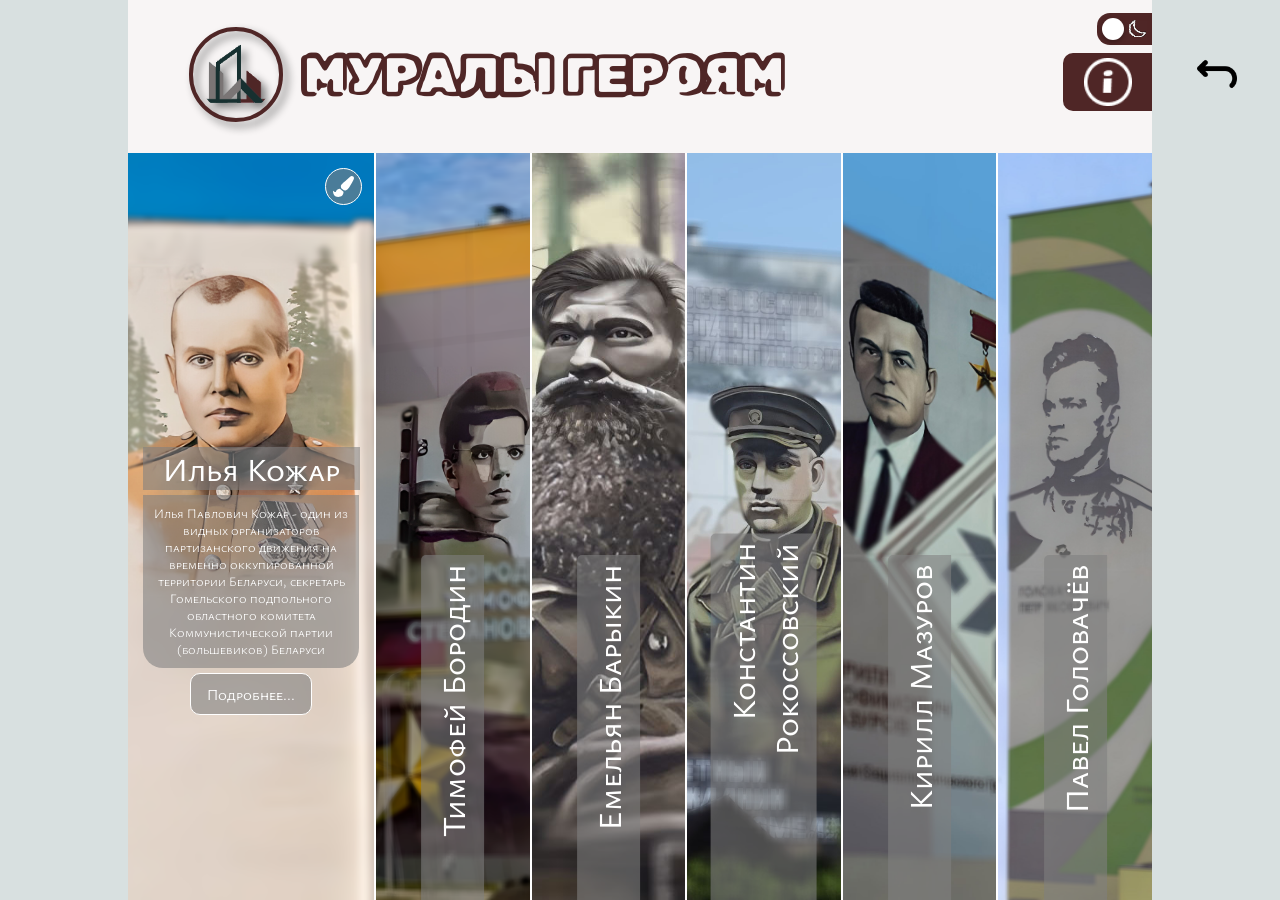
==== commit 5e9b3e83: "Update Heroes.html" ====
--- a/Heroes.html
+++ b/Heroes.html
@@ -440,15 +440,6 @@
                 <a class="medal" href="documents/MAZUROV/LISTOK1.jpg" target="_blank">
                     <img src="documents/MAZUROV/LISTOK1.jpg" class="med">
                 </a>
-                <!-- <a class="medal">
-                    <img src="documents/MAZUROV/LISTOK2.jpg" class="med">
-                </a>
-                <a class="medal">
-                    <img src="documents/MAZUROV/LISTOK3.jpg" class="med">
-                </a>
-                <a class="medal">
-                    <img src="documents/MAZUROV/LISTOK4.jpg" class="med">
-                </a> -->
             </div>
         </div>
         <!-- https://warheroes.ru/hero/hero.asp?Hero_id=10006&ysclid=lnai0e1swv561212718 -->
@@ -605,18 +596,14 @@
     <div class="brush" data-autor="#Артем Сороколетов, Павел Ермоленко и Роман Яшутин.">
         <img src="img/brush.svg" class="brush_img">
     </div>
-    <!-- <div class="h1"> -->
     <h1>Илья Кожар
     </h1>
-    <!-- </div> -->
-    <!-- <div class="h3"> -->
     <h3>
         Илья Павлович Кожар - один из видных организаторов партизанского движения  на временно оккупированной территории Беларуси, секретарь Гомельского подпольного областного комитета Коммунистической партии (большевиков) Беларуси
     </h3>
     <a class="hr1" href="#" >
         Подробнее...
     </a>
-    <!-- </div> -->
 </div>  
 <div class="f2 down box" >
     <div class="brush" data-autor="#Неизвестно.">
@@ -680,13 +667,10 @@
     </a>
 </div>
 </main>
-<!--<footer>-->
-
-<!--</footer>-->
 <script src="https://ajax.googleapis.com/ajax/libs/jquery/2.2.0/jquery.min.js"></script>
 <script src="js/info.js"></script>
 <script src="js/heros_shutter.js"></script>
 <script src="js/window_murals_heroes.js"></script>
 <script src="js/blackwhite.js"></script>
 </body>
-</html>+</html>
--- a/css/nav.css
+++ b/css/nav.css
@@ -15,9 +15,6 @@
     justify-content: space-between;
     align-items: center;
     background-color: var(--main-color0);
-    /* background-color: rgba(81, 115, 115, 0.22); */
-    /*background-color: #c9c9c9;*/
-    /*overflow: hidden;*/
 }
 .imgmural{
     display: block;
@@ -51,7 +48,6 @@
 }
 .backimg{
     width: 100%;
-    /* height: 300%; */
 }
 .wind_author{
     display: none;
@@ -72,7 +68,6 @@
     width: 450px;
     height: 250px;
     background: url("../img/font_art.jpg") center center / cover;
-    /* background-size: cover; */
     border-radius: 5px 5px 5px 5px;
     z-index: 2;
     margin: auto;
@@ -146,13 +141,11 @@
     height: 126px;
     margin-top: 41px;
 }
-/**/
 .mural{
     width: 30%;
     margin-left:  1%;
     margin-right: 1%;
     margin-top: 4%;
-    /*width: 131px;*/
     height: 126px;
     border-radius: 5px;
     background-color: var(--main-color4);
@@ -186,10 +179,8 @@
     align-items: center;
     background-color: var(--main-color1);
     margin: 0 auto ;
-    /**/
     height: 17%;
 }
-
 .block_header{
     width:60%;
     display: flex;
@@ -199,7 +190,6 @@
     padding-left: 5%;
     margin: 50px 0;
 }
-
 .logo{
     position: relative;
     width: 6vw;
@@ -230,12 +220,9 @@
     display: flex;
     justify-content: center;
     font-size: 4vw;
-    /*line-height: 64px;*/
     color: var(--main-color2);
-    /*font-family: 'Ysabeau SC', sans-serif;*/
     font-family: 'Rubik Vinyl', cursive;
     font-weight: 700;
-    /*border-bottom: solid  #4F2626 5px;*/
 }
 main{
     width: 80%;
@@ -244,7 +231,7 @@
     flex-direction: row;
     justify-content: center;
     align-items: center;
-    overflow: hidden; /**/
+    overflow: hidden;
 }
 .down .brush{
     display: none;
@@ -290,8 +277,6 @@
     font-size: 2.5vw;
     margin-bottom: 5px;
     font-weight: 500;
-
-
 }
 .anim h1{
     opacity: 0;
@@ -307,7 +292,6 @@
     display: block;
     text-align: center;
     opacity: 1;
-    /* transition: all 5s linear; */
     width:80%;
     color: var(--main-color3);
     font-family: 'Ysabeau SC', sans-serif;
@@ -376,7 +360,6 @@
 }
 .h3{
     font-family: 'Ysabeau SC', sans-serif;
-
 }
 .down a{
     display: none ;
@@ -426,19 +409,13 @@
     background-position: center;
     left: 75%;
 }
-/**/
-
 @media screen and (max-width: 700px) {
-
-   /*.block_header h1{*/
-        /*font-size: 6vw;*/
-    /*}*/
     main{
         width: 80%;
         height:83%;
         display: flex;
         flex-direction: column;
-        overflow: hidden; /**/
+        overflow: hidden;
     }
     .up h1{
         margin-top: 0%;
@@ -478,7 +455,6 @@
         display: none;
         width: 6vw;
     }
-
     .section {
         display: flex;
         justify-content: center;
@@ -545,8 +521,6 @@
     header,main, footer{
         width: 100%;
     }
-
-    /*модальное окно инфо*/
     .wind {
         display: none;
     }
@@ -558,7 +532,6 @@
     .viswind {
         position: absolute;
         display: flex;
-        /*max-width: 692px;*/
         max-width: 80%;
         height: 70vw;
         background-color: #ffffff;
@@ -571,9 +544,7 @@
         right: 0;
         left: 0;
         border-radius: 5px 5px 5px 5px;
-
-    }
-
+    }
     .visback {
         position: absolute;
         display: block;
@@ -583,7 +554,6 @@
         background-color: #08080873;
         z-index: 2;
     }
-
     .cross {
         position: relative;
         top: 0;
@@ -591,7 +561,6 @@
         display: block;
         padding: 2vw;
     }
-
     .but {
         position: relative;
         display: flex;
@@ -613,19 +582,16 @@
         transition: all 0.15s linear;
         background-color: #5e5c5c;
     }
-
     .imgmural {
         display: block;
         width: 100%;
         height: 100%;
         border-radius: 5px;
     }
-
     .murals {
         display: flex;
         justify-content: space-between;
         width: 60vw;
-        /*height: 50vw;*/
         margin-top: 15px;
     }
     .mural {
@@ -633,12 +599,10 @@
         margin-left: 1%;
         margin-right: 1%;
         margin-top: 1%;
-        /*width: 131px;*/
         height: 14vw;
         border-radius: 5px;
         background-color: #7A7575;
     }
-
     .pmural {
         font-size:3.5vw;
         line-height: 3.5vw;
@@ -648,7 +612,6 @@
         font-family: sans-serif;
         width: 80%;
     }
-
     header{
         min-height:15% ;
     }
@@ -661,11 +624,7 @@
        padding-left: 2vw;
    }
     .logo {
-
         width: 14vw;
         height: 14vw;
     }
 }
-
-
-/**/
--- a/css/heroes_pc.css
+++ b/css/heroes_pc.css
@@ -11,7 +11,6 @@
     height: 20%;
     margin-left: auto;
     margin-right: auto;
-    /* background-color: aqua; */
     margin-top: 2%;
     flex-wrap: wrap;
     margin-top: 15px;
@@ -28,7 +27,6 @@
 }
 .medal:hover{
     cursor: zoom-in;
-    /* filter: drop-shadow(0 0 5px 5px rgba(255, 255, 255, 0.564)); */
     box-shadow: 0 0 8px 5px rgba(255, 255, 255, 0.317);
 }    
 .blur{
@@ -48,7 +46,6 @@
     margin-top: 5%;
     width: 100%;
     height: 100%;
-    /* background-color: blue; */
 }
 .text{
     width: 80%;
@@ -165,7 +162,6 @@
     background-position: center center;
     font-size: 15px;
     cursor: pointer;
-    /* transition: width 0.3s linear; */
 }
 .down h1{
     text-align: right;
@@ -192,7 +188,6 @@
 footer{
     width: 80%;
     height: 10%;
-    /*background-color: #0A290A;*/
     background-color: #4F2626;
     margin: auto;
     position: relative;
--- a/css/heroes_pc_style1.css
+++ b/css/heroes_pc_style1.css
@@ -18,7 +18,6 @@
         background-position: top center;
         font-size: 15px;
         cursor: pointer;
-        /* transition: width 0.3s linear; */
     }
     .down h1{
         text-align: center;
@@ -27,7 +26,6 @@
         border-radius: 5px 5px 0 0;
         transform: rotate(0deg);
     }
-
     .image.hr1,
     .image.hr2,
     .image.hr3,
@@ -37,7 +35,6 @@
         display: none;
     }
     .crossdate0 {
-
         position: absolute;
         width: 25px;
         height: 25px;
--- a/css/black-white.css
+++ b/css/black-white.css
@@ -10,8 +10,8 @@
     display: flex;
     flex-direction: column;
     align-items: flex-end;
-    width: 120px;
-    height: 156px;
+    width: 18.7%;
+    height: 100%;
     overflow: hidden;
 }
 input{
